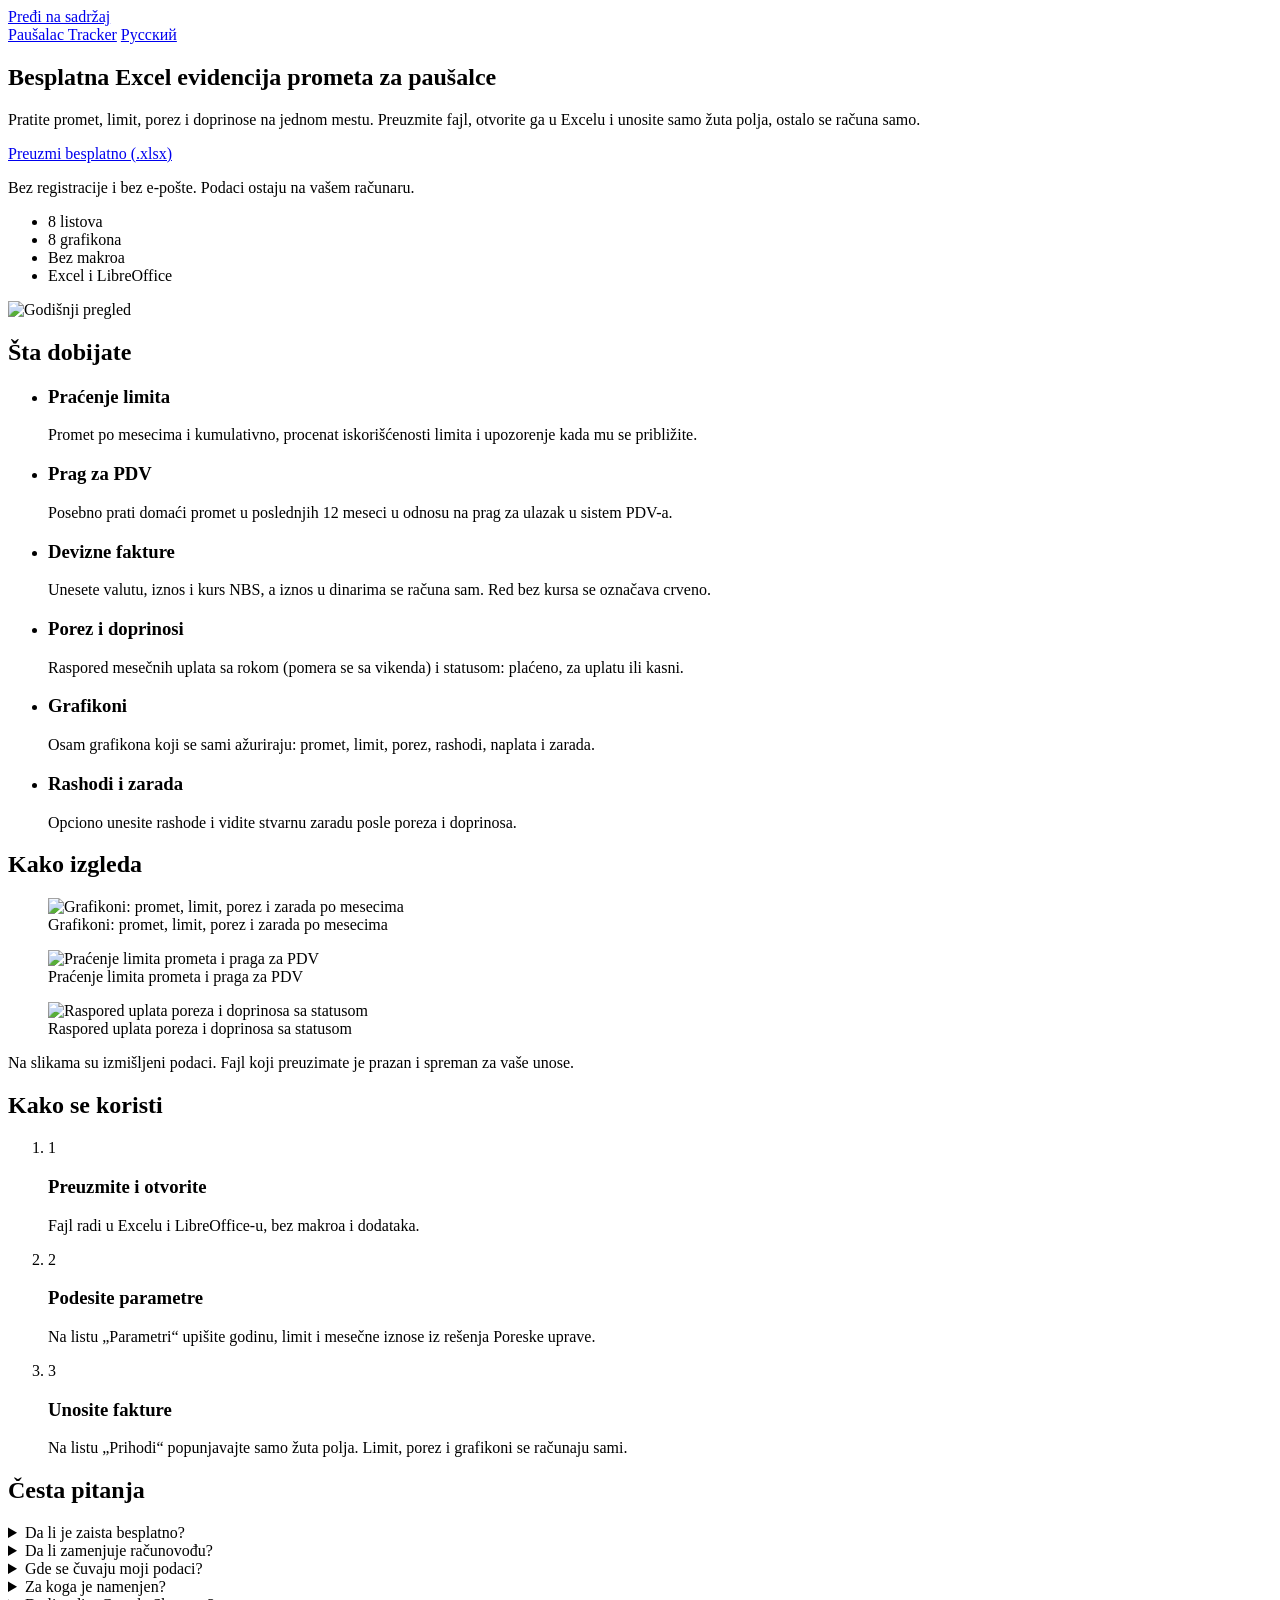
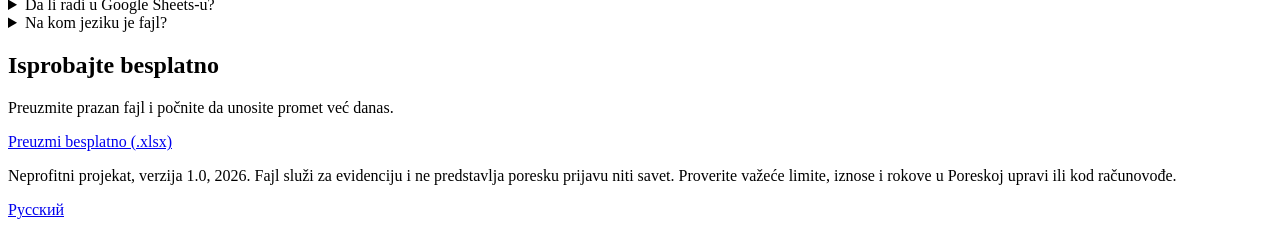
==== index.html @ 54653bfd "Add files via upload" ====
<!doctype html>
<html lang="sr-Latn" data-page-lang="sr">
<head>
<meta charset="utf-8">
<meta name="viewport" content="width=device-width, initial-scale=1">
<title>Besplatna Excel evidencija prometa za paušalce | Paušalac Tracker</title>
<meta name="description" content="Besplatan Excel fajl za preduzetnike paušalce: evidencija prometa, praćenje limita, prag za PDV, mesečni porez i doprinosi i grafikoni. Bez registracije i instalacije.">
<link rel="canonical" href="https://YOUR-USERNAME.github.io/pausal-tracker/">
<link rel="alternate" hreflang="sr" href="https://YOUR-USERNAME.github.io/pausal-tracker/">
<link rel="alternate" hreflang="ru" href="https://YOUR-USERNAME.github.io/pausal-tracker/ru/">
<link rel="alternate" hreflang="x-default" href="https://YOUR-USERNAME.github.io/pausal-tracker/">
<meta property="og:type" content="website">
<meta property="og:title" content="Besplatna Excel evidencija prometa za paušalce | Paušalac Tracker">
<meta property="og:description" content="Besplatan Excel fajl za preduzetnike paušalce: evidencija prometa, praćenje limita, prag za PDV, mesečni porez i doprinosi i grafikoni. Bez registracije i instalacije.">
<meta property="og:url" content="https://YOUR-USERNAME.github.io/pausal-tracker/">
<meta property="og:image" content="https://YOUR-USERNAME.github.io/pausal-tracker/assets/img/charts.png">
<meta property="og:locale" content="sr_RS">
<meta property="og:locale:alternate" content="ru_RU">
<meta name="twitter:card" content="summary_large_image">
<meta name="theme-color" content="#2F5D62">
<link rel="stylesheet" href="assets/style.css">
<script type="application/ld+json">{"@context": "https://schema.org", "@type": "WebPage", "name": "Besplatna Excel evidencija prometa za paušalce | Paušalac Tracker", "description": "Besplatan Excel fajl za preduzetnike paušalce: evidencija prometa, praćenje limita, prag za PDV, mesečni porez i doprinosi i grafikoni. Bez registracije i instalacije.", "inLanguage": "sr-Latn", "url": "https://YOUR-USERNAME.github.io/pausal-tracker/"}</script>
<script type="application/ld+json">{"@context": "https://schema.org", "@type": "FAQPage", "inLanguage": "sr-Latn", "mainEntity": [{"@type": "Question", "name": "Da li je zaista besplatno?", "acceptedAnswer": {"@type": "Answer", "text": "Da. Nema cene, registracije ni ostavljanja e-pošte."}}, {"@type": "Question", "name": "Da li zamenjuje računovođu?", "acceptedAnswer": {"@type": "Answer", "text": "Ne. Ovo je alat za evidenciju, a ne poreska prijava niti savet. Limit, iznosi i rokovi su parametri koje sami unosite, a važeće vrednosti proverite u Poreskoj upravi ili kod računovođe."}}, {"@type": "Question", "name": "Gde se čuvaju moji podaci?", "acceptedAnswer": {"@type": "Answer", "text": "Samo u vašem fajlu na vašem računaru. Ovaj sajt ne vidi šta unosite."}}, {"@type": "Question", "name": "Za koga je namenjen?", "acceptedAnswer": {"@type": "Answer", "text": "Za preduzetnike na paušalnom oporezivanju. Ako vodite poslovne knjige (knjigaš), ovo nije dovoljno."}}, {"@type": "Question", "name": "Da li radi u Google Sheets-u?", "acceptedAnswer": {"@type": "Answer", "text": "Fajl je testiran u LibreOffice-u i napravljen za Excel. U Google Sheets-u nije testiran, pa se neki grafikoni i formatiranje mogu razlikovati."}}, {"@type": "Question", "name": "Na kom jeziku je fajl?", "acceptedAnswer": {"@type": "Answer", "text": "Na srpskom (latinica). Uputstvo je na prvom listu."}}]}</script>
</head>
<body>
<a class="skip" href="#main">Pređi na sadržaj</a>
<header class="top">
  <div class="wrap bar">
    <a class="brand" href="./">Paušalac Tracker</a>
    <a class="lang" href="ru/" hreflang="ru" lang="ru" data-track="language_switch" data-to="ru">Русский</a>
  </div>
</header>
<main id="main">
<section class="hero" data-section="hero">
  <div class="wrap hero-grid">
    <div>
      <h1>Besplatna Excel evidencija prometa za paušalce</h1>
      <p class="lead">Pratite promet, limit, porez i doprinose na jednom mestu. Preuzmite fajl, otvorite ga u Excelu i unosite samo žuta polja, ostalo se računa samo.</p>
      <p><a class="btn" href="download/pausal_evidencija.xlsx" download data-track="file_download" data-location="hero">Preuzmi besplatno (.xlsx)</a></p>
      <p class="note">Bez registracije i bez e-pošte. Podaci ostaju na vašem računaru.</p>
      <ul class="facts">
<li>8 listova</li>
<li>8 grafikona</li>
<li>Bez makroa</li>
<li>Excel i LibreOffice</li>
      </ul>
    </div>
    <div class="hero-img"><img src="assets/img/overview.png" alt="Godišnji pregled" width="784" height="594"></div>
  </div>
</section>
<section class="wrap block" data-section="features">
  <h2>Šta dobijate</h2>
  <ul class="cards">
<li class="card"><h3>Praćenje limita</h3><p>Promet po mesecima i kumulativno, procenat iskorišćenosti limita i upozorenje kada mu se približite.</p></li>
<li class="card"><h3>Prag za PDV</h3><p>Posebno prati domaći promet u poslednjih 12 meseci u odnosu na prag za ulazak u sistem PDV-a.</p></li>
<li class="card"><h3>Devizne fakture</h3><p>Unesete valutu, iznos i kurs NBS, a iznos u dinarima se računa sam. Red bez kursa se označava crveno.</p></li>
<li class="card"><h3>Porez i doprinosi</h3><p>Raspored mesečnih uplata sa rokom (pomera se sa vikenda) i statusom: plaćeno, za uplatu ili kasni.</p></li>
<li class="card"><h3>Grafikoni</h3><p>Osam grafikona koji se sami ažuriraju: promet, limit, porez, rashodi, naplata i zarada.</p></li>
<li class="card"><h3>Rashodi i zarada</h3><p>Opciono unesite rashode i vidite stvarnu zaradu posle poreza i doprinosa.</p></li>
  </ul>
</section>
<section class="alt" data-section="screenshots">
  <div class="wrap block">
    <h2>Kako izgleda</h2>
    <div class="shots">
<figure><img src="assets/img/charts.png" alt="Grafikoni: promet, limit, porez i zarada po mesecima" width="1219" height="800" ><figcaption>Grafikoni: promet, limit, porez i zarada po mesecima</figcaption></figure>
<figure><img src="assets/img/limit.png" alt="Praćenje limita prometa i praga za PDV" width="1230" height="418" loading="lazy"><figcaption>Praćenje limita prometa i praga za PDV</figcaption></figure>
<figure><img src="assets/img/payments.png" alt="Raspored uplata poreza i doprinosa sa statusom" width="1284" height="468" loading="lazy"><figcaption>Raspored uplata poreza i doprinosa sa statusom</figcaption></figure>
    </div>
    <p class="note center">Na slikama su izmišljeni podaci. Fajl koji preuzimate je prazan i spreman za vaše unose.</p>
  </div>
</section>
<section class="wrap block" data-section="how">
  <h2>Kako se koristi</h2>
  <ol class="steps">
<li><span class="num">1</span><div><h3>Preuzmite i otvorite</h3><p>Fajl radi u Excelu i LibreOffice-u, bez makroa i dodataka.</p></div></li>
<li><span class="num">2</span><div><h3>Podesite parametre</h3><p>Na listu „Parametri“ upišite godinu, limit i mesečne iznose iz rešenja Poreske uprave.</p></div></li>
<li><span class="num">3</span><div><h3>Unosite fakture</h3><p>Na listu „Prihodi“ popunjavajte samo žuta polja. Limit, porez i grafikoni se računaju sami.</p></div></li>
  </ol>
</section>
<section class="alt" data-section="faq">
  <div class="wrap block narrow">
    <h2>Česta pitanja</h2>
<details><summary>Da li je zaista besplatno?</summary><p>Da. Nema cene, registracije ni ostavljanja e-pošte.</p></details>
<details><summary>Da li zamenjuje računovođu?</summary><p>Ne. Ovo je alat za evidenciju, a ne poreska prijava niti savet. Limit, iznosi i rokovi su parametri koje sami unosite, a važeće vrednosti proverite u Poreskoj upravi ili kod računovođe.</p></details>
<details><summary>Gde se čuvaju moji podaci?</summary><p>Samo u vašem fajlu na vašem računaru. Ovaj sajt ne vidi šta unosite.</p></details>
<details><summary>Za koga je namenjen?</summary><p>Za preduzetnike na paušalnom oporezivanju. Ako vodite poslovne knjige (knjigaš), ovo nije dovoljno.</p></details>
<details><summary>Da li radi u Google Sheets-u?</summary><p>Fajl je testiran u LibreOffice-u i napravljen za Excel. U Google Sheets-u nije testiran, pa se neki grafikoni i formatiranje mogu razlikovati.</p></details>
<details><summary>Na kom jeziku je fajl?</summary><p>Na srpskom (latinica). Uputstvo je na prvom listu.</p></details>
  </div>
</section>
<section class="wrap block center" data-section="cta">
  <h2>Isprobajte besplatno</h2>
  <p>Preuzmite prazan fajl i počnite da unosite promet već danas.</p>
  <p><a class="btn" href="download/pausal_evidencija.xlsx" download data-track="file_download" data-location="bottom">Preuzmi besplatno (.xlsx)</a></p>
</section>
</main>
<footer>
  <div class="wrap">
    <p>Neprofitni projekat, verzija 1.0, 2026. Fajl služi za evidenciju i ne predstavlja poresku prijavu niti savet. Proverite važeće limite, iznose i rokove u Poreskoj upravi ili kod računovođe.</p>
    <p><a href="ru/" hreflang="ru" lang="ru" data-track="language_switch" data-to="ru">Русский</a></p>
  </div>
</footer>
<div id="consent" class="consent" role="dialog" aria-label="Cookies" hidden>
  <p>Koristimo kolačiće za anonimnu statistiku poseta (Google Analytics). Da li se slažete?</p>
  <div><button type="button" id="consent-yes" class="btn small">Prihvatam</button> <button type="button" id="consent-no" class="btn small ghost">Odbijam</button></div>
</div>
<script src="assets/app.js" defer></script>
</body>
</html>
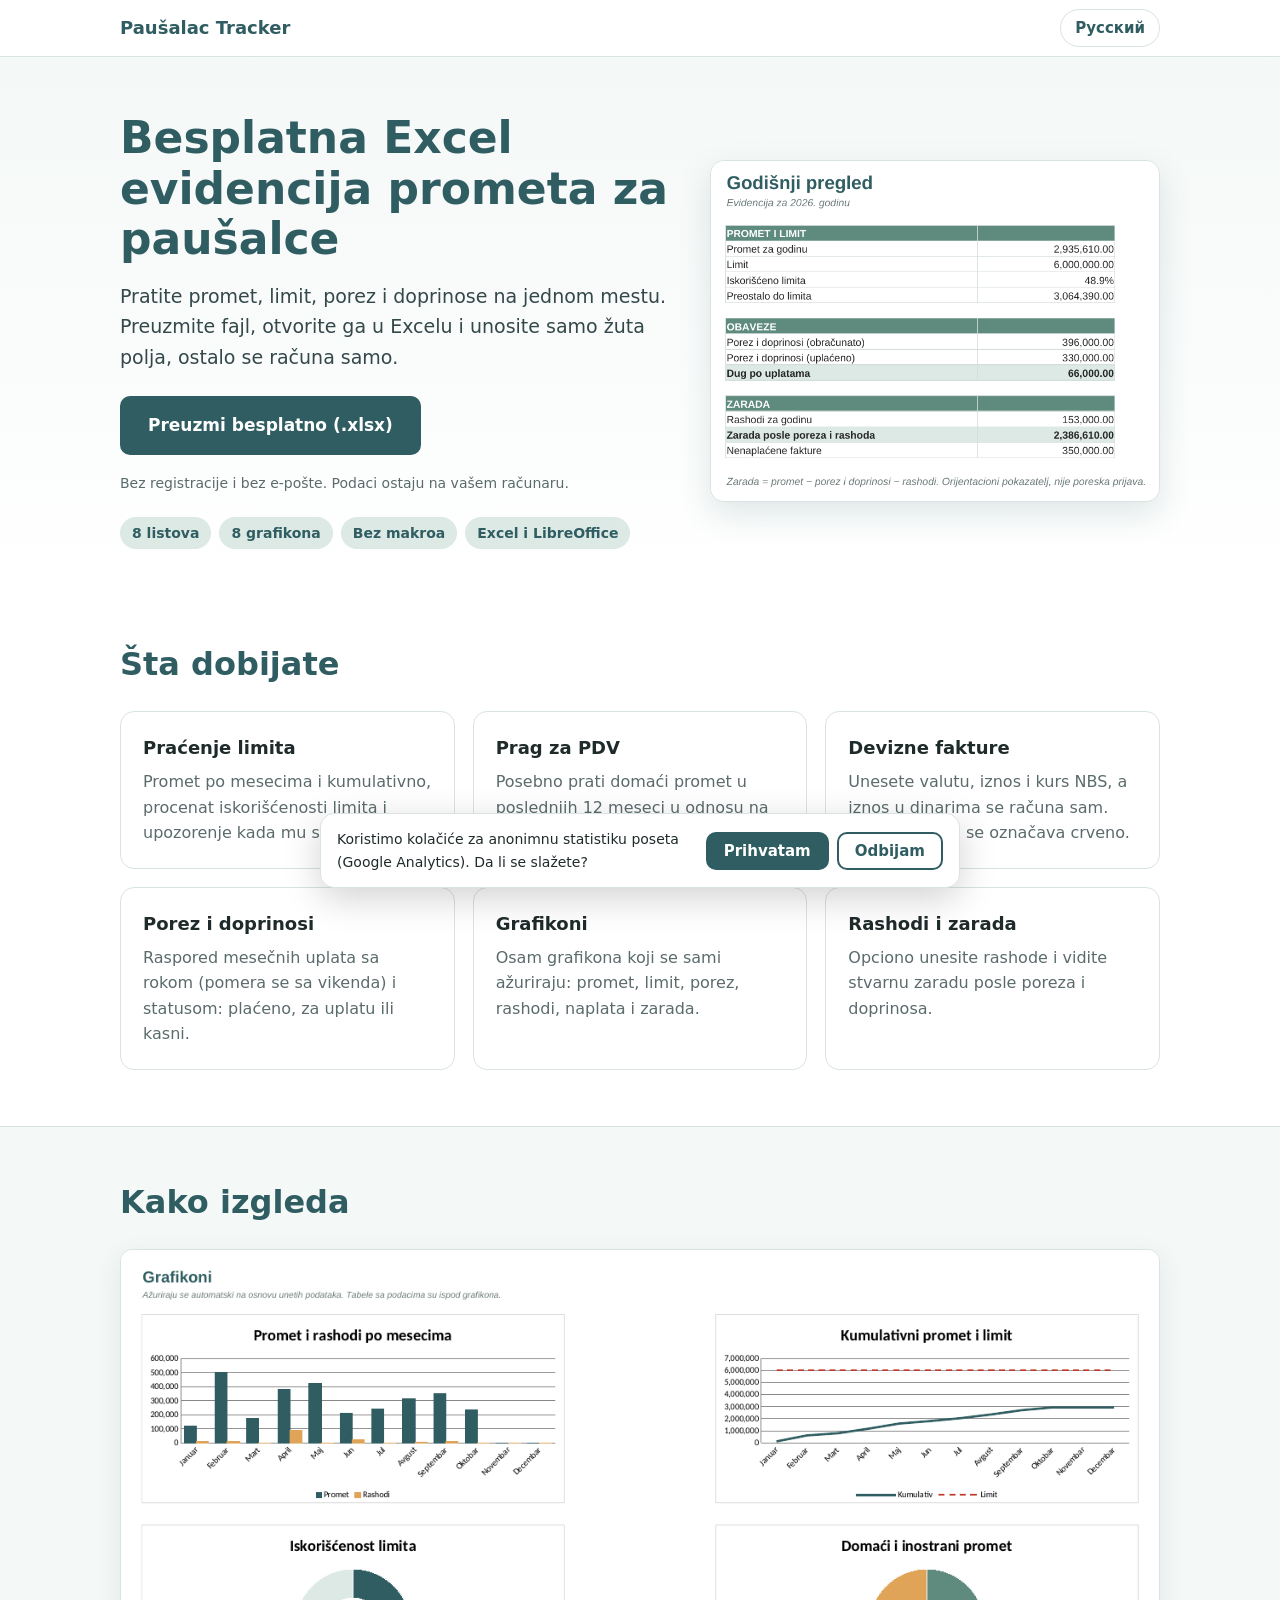
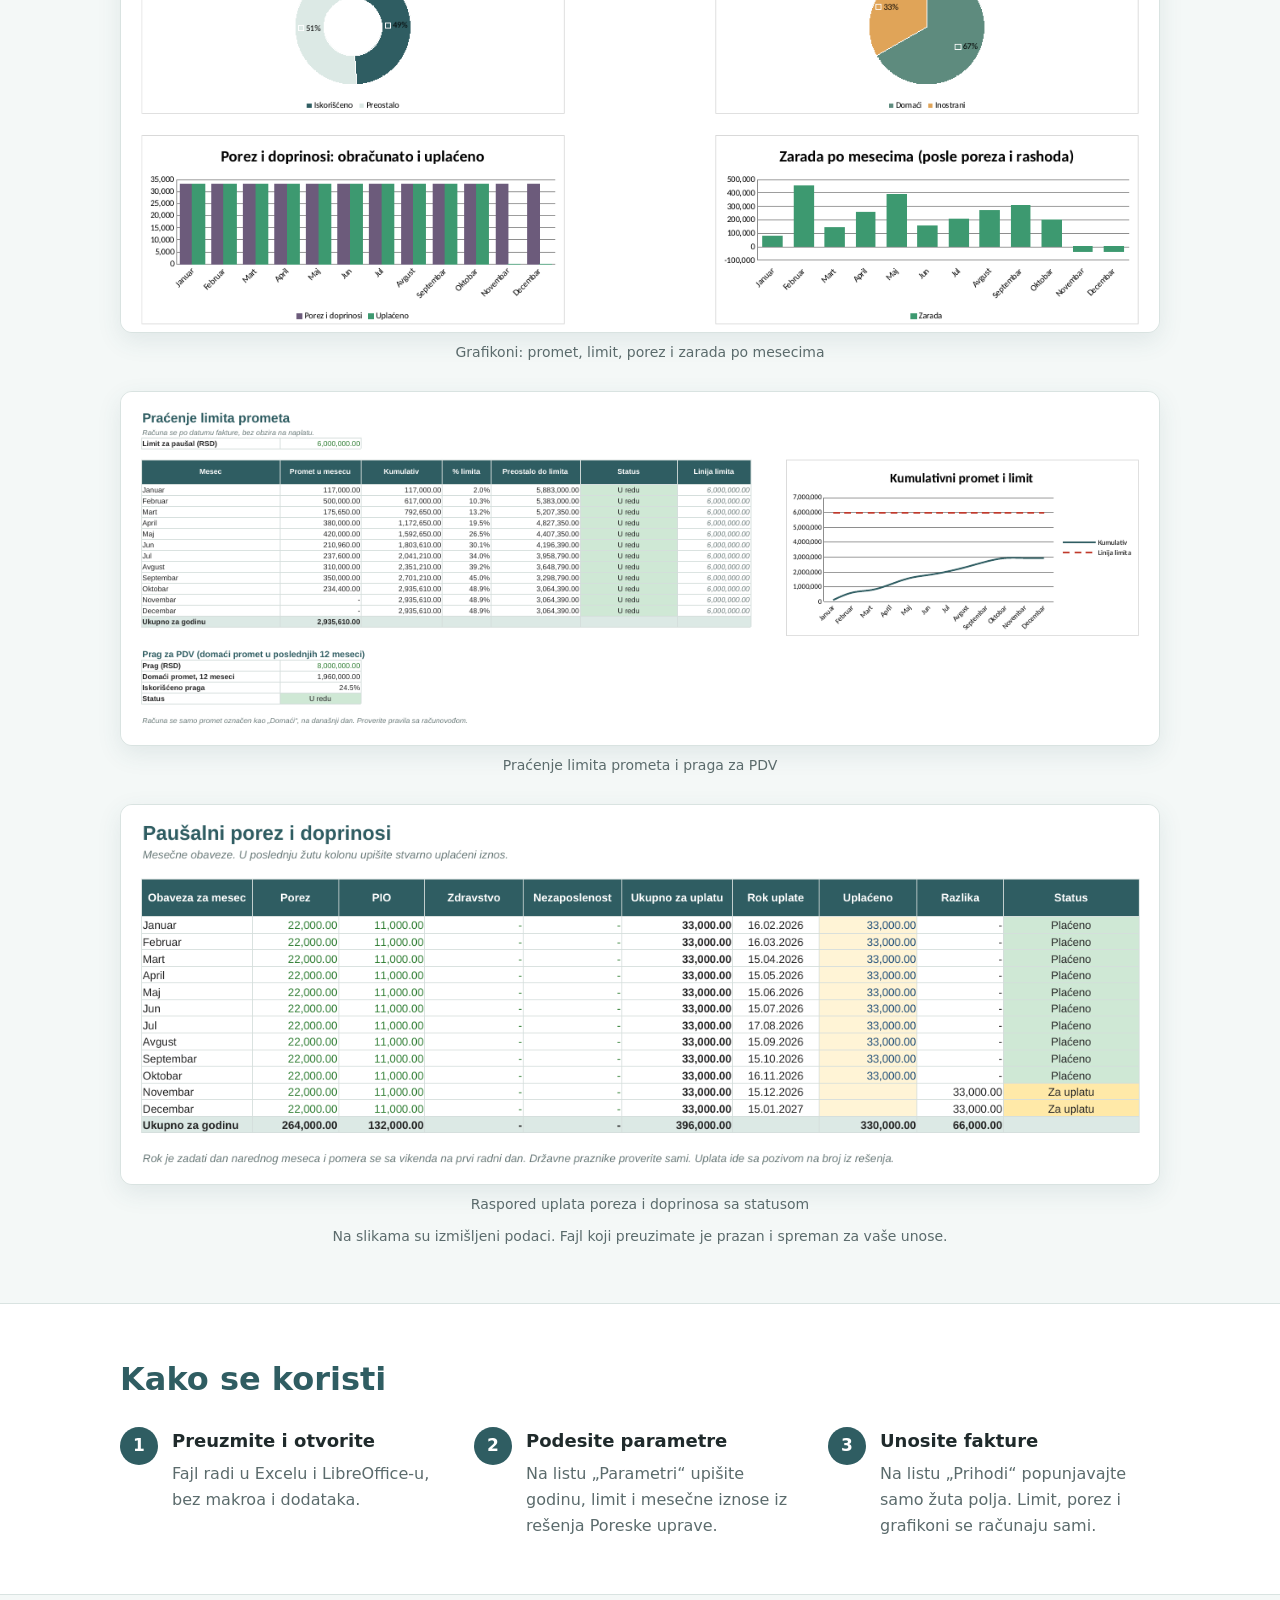
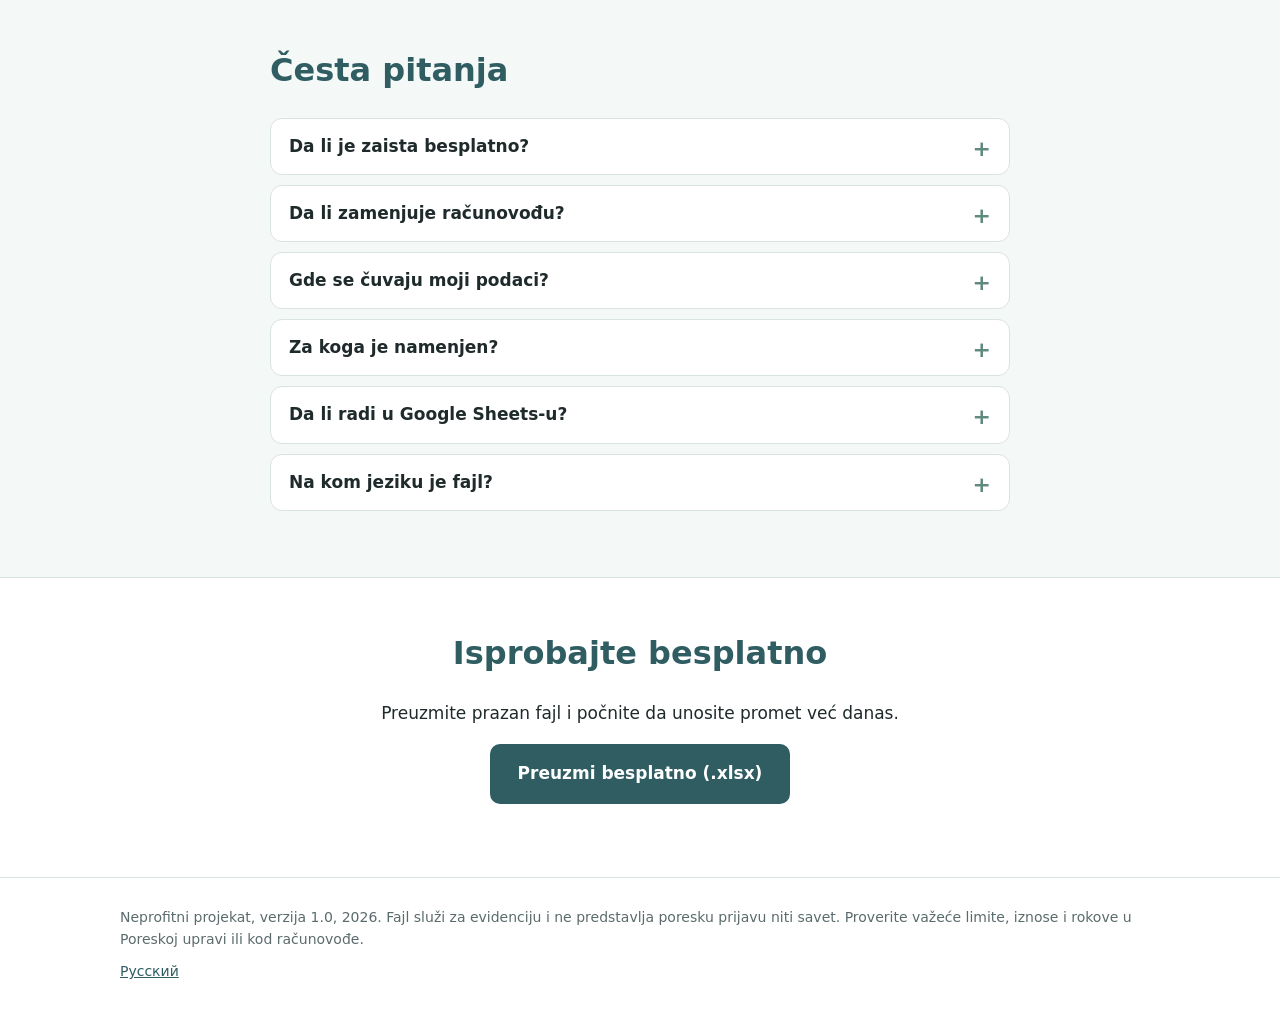
==== commit 422f4081: "Add files via upload" ====
--- a/index.html
+++ b/index.html
@@ -5,21 +5,21 @@
 <meta name="viewport" content="width=device-width, initial-scale=1">
 <title>Besplatna Excel evidencija prometa za paušalce | Paušalac Tracker</title>
 <meta name="description" content="Besplatan Excel fajl za preduzetnike paušalce: evidencija prometa, praćenje limita, prag za PDV, mesečni porez i doprinosi i grafikoni. Bez registracije i instalacije.">
-<link rel="canonical" href="https://YOUR-USERNAME.github.io/pausal-tracker/">
-<link rel="alternate" hreflang="sr" href="https://YOUR-USERNAME.github.io/pausal-tracker/">
-<link rel="alternate" hreflang="ru" href="https://YOUR-USERNAME.github.io/pausal-tracker/ru/">
-<link rel="alternate" hreflang="x-default" href="https://YOUR-USERNAME.github.io/pausal-tracker/">
+<link rel="canonical" href="https://pupachika.github.io/pausal-tracker/">
+<link rel="alternate" hreflang="sr" href="https://pupachika.github.io/pausal-tracker/">
+<link rel="alternate" hreflang="ru" href="https://pupachika.github.io/pausal-tracker/ru/">
+<link rel="alternate" hreflang="x-default" href="https://pupachika.github.io/pausal-tracker/">
 <meta property="og:type" content="website">
 <meta property="og:title" content="Besplatna Excel evidencija prometa za paušalce | Paušalac Tracker">
 <meta property="og:description" content="Besplatan Excel fajl za preduzetnike paušalce: evidencija prometa, praćenje limita, prag za PDV, mesečni porez i doprinosi i grafikoni. Bez registracije i instalacije.">
-<meta property="og:url" content="https://YOUR-USERNAME.github.io/pausal-tracker/">
-<meta property="og:image" content="https://YOUR-USERNAME.github.io/pausal-tracker/assets/img/charts.png">
+<meta property="og:url" content="https://pupachika.github.io/pausal-tracker/">
+<meta property="og:image" content="https://pupachika.github.io/pausal-tracker/assets/img/charts.png">
 <meta property="og:locale" content="sr_RS">
 <meta property="og:locale:alternate" content="ru_RU">
 <meta name="twitter:card" content="summary_large_image">
 <meta name="theme-color" content="#2F5D62">
 <link rel="stylesheet" href="assets/style.css">
-<script type="application/ld+json">{"@context": "https://schema.org", "@type": "WebPage", "name": "Besplatna Excel evidencija prometa za paušalce | Paušalac Tracker", "description": "Besplatan Excel fajl za preduzetnike paušalce: evidencija prometa, praćenje limita, prag za PDV, mesečni porez i doprinosi i grafikoni. Bez registracije i instalacije.", "inLanguage": "sr-Latn", "url": "https://YOUR-USERNAME.github.io/pausal-tracker/"}</script>
+<script type="application/ld+json">{"@context": "https://schema.org", "@type": "WebPage", "name": "Besplatna Excel evidencija prometa za paušalce | Paušalac Tracker", "description": "Besplatan Excel fajl za preduzetnike paušalce: evidencija prometa, praćenje limita, prag za PDV, mesečni porez i doprinosi i grafikoni. Bez registracije i instalacije.", "inLanguage": "sr-Latn", "url": "https://pupachika.github.io/pausal-tracker/"}</script>
 <script type="application/ld+json">{"@context": "https://schema.org", "@type": "FAQPage", "inLanguage": "sr-Latn", "mainEntity": [{"@type": "Question", "name": "Da li je zaista besplatno?", "acceptedAnswer": {"@type": "Answer", "text": "Da. Nema cene, registracije ni ostavljanja e-pošte."}}, {"@type": "Question", "name": "Da li zamenjuje računovođu?", "acceptedAnswer": {"@type": "Answer", "text": "Ne. Ovo je alat za evidenciju, a ne poreska prijava niti savet. Limit, iznosi i rokovi su parametri koje sami unosite, a važeće vrednosti proverite u Poreskoj upravi ili kod računovođe."}}, {"@type": "Question", "name": "Gde se čuvaju moji podaci?", "acceptedAnswer": {"@type": "Answer", "text": "Samo u vašem fajlu na vašem računaru. Ovaj sajt ne vidi šta unosite."}}, {"@type": "Question", "name": "Za koga je namenjen?", "acceptedAnswer": {"@type": "Answer", "text": "Za preduzetnike na paušalnom oporezivanju. Ako vodite poslovne knjige (knjigaš), ovo nije dovoljno."}}, {"@type": "Question", "name": "Da li radi u Google Sheets-u?", "acceptedAnswer": {"@type": "Answer", "text": "Fajl je testiran u LibreOffice-u i napravljen za Excel. U Google Sheets-u nije testiran, pa se neki grafikoni i formatiranje mogu razlikovati."}}, {"@type": "Question", "name": "Na kom jeziku je fajl?", "acceptedAnswer": {"@type": "Answer", "text": "Na srpskom (latinica). Uputstvo je na prvom listu."}}]}</script>
 </head>
 <body>
--- a/assets/style.css
+++ b/assets/style.css
@@ -0,0 +1,80 @@
+:root{
+  --ink:#1f2a2b; --muted:#5b6b6c; --teal:#2f5d62; --mid:#5e8b7e; --light:#dce9e5; --pale:#f4f8f7;
+  --sand:#e0a458; --line:#d9e3e1; --white:#fff;
+  color-scheme: light;
+}
+*{box-sizing:border-box}
+html{scroll-behavior:smooth}
+body{margin:0;font-family:system-ui,-apple-system,"Segoe UI",Roboto,Arial,sans-serif;color:var(--ink);background:var(--white);line-height:1.6;font-size:17px}
+img{max-width:100%;height:auto;display:block}
+a{color:var(--teal)}
+.wrap{width:100%;max-width:1080px;margin:0 auto;padding:0 20px}
+.narrow{max-width:780px}
+.center{text-align:center}
+.skip{position:absolute;left:-999px;top:0;background:var(--teal);color:#fff;padding:8px 14px;z-index:20}
+.skip:focus{left:8px;top:8px}
+
+.top{border-bottom:1px solid var(--line);background:var(--white);position:sticky;top:0;z-index:10}
+.bar{display:flex;align-items:center;justify-content:space-between;min-height:56px}
+.brand{font-weight:700;text-decoration:none;color:var(--teal);font-size:18px}
+.lang{text-decoration:none;font-weight:600;border:1px solid var(--line);padding:6px 14px;border-radius:999px;color:var(--teal);font-size:15px}
+.lang:hover{background:var(--pale)}
+
+.hero{background:linear-gradient(180deg,var(--pale) 0%,var(--white) 100%);padding:56px 0 40px}
+.hero-grid{display:grid;grid-template-columns:minmax(0,1.1fr) minmax(0,.9fr);gap:40px;align-items:center}
+h1{font-size:clamp(28px,4.2vw,44px);line-height:1.15;margin:0 0 16px;color:var(--teal)}
+h2{font-size:clamp(24px,3vw,32px);margin:0 0 28px;color:var(--teal);line-height:1.2}
+h3{margin:0 0 6px;font-size:18px;color:var(--ink)}
+.lead{font-size:19px;color:#34484a;margin:0 0 24px}
+.btn{display:inline-block;background:var(--teal);color:#fff;text-decoration:none;font-weight:700;padding:14px 26px;border-radius:10px;border:2px solid var(--teal);cursor:pointer;font-size:17px;font-family:inherit;transition:transform .08s,background .15s}
+.btn:hover{background:#24494d;transform:translateY(-1px)}
+.btn:focus-visible,.lang:focus-visible,summary:focus-visible{outline:3px solid var(--sand);outline-offset:2px}
+.btn.small{padding:8px 16px;font-size:15px}
+.btn.ghost{background:transparent;color:var(--teal)}
+.btn.ghost:hover{background:var(--pale)}
+.note{font-size:14px;color:var(--muted);margin:10px 0 0}
+.facts{list-style:none;display:flex;flex-wrap:wrap;gap:8px;padding:0;margin:22px 0 0}
+.facts li{background:var(--light);color:var(--teal);font-weight:600;font-size:14px;padding:5px 12px;border-radius:999px}
+.hero-img img{border-radius:14px;border:1px solid var(--line);box-shadow:0 12px 32px rgba(47,93,98,.15);background:#fff}
+
+.block{padding:56px 20px}
+.alt{background:var(--pale);border-top:1px solid var(--line);border-bottom:1px solid var(--line)}
+.cards{list-style:none;padding:0;margin:0;display:grid;grid-template-columns:repeat(3,minmax(0,1fr));gap:18px}
+.card{border:1px solid var(--line);border-radius:14px;padding:22px;background:#fff}
+.card p{margin:0;color:var(--muted);font-size:16px}
+
+.shots{display:grid;grid-template-columns:minmax(0,1fr);gap:28px}
+figure{margin:0}
+figure img{border-radius:12px;border:1px solid var(--line);box-shadow:0 8px 24px rgba(47,93,98,.1);background:#fff;margin:0 auto}
+figcaption{text-align:center;font-size:14px;color:var(--muted);margin-top:8px}
+.shots figure:nth-child(4) img{max-width:min(560px,100%)}
+
+.steps{list-style:none;counter-reset:s;padding:0;margin:0;display:grid;grid-template-columns:repeat(3,minmax(0,1fr));gap:22px}
+.steps li{display:flex;gap:14px;align-items:flex-start}
+.num{flex:0 0 38px;height:38px;border-radius:50%;background:var(--teal);color:#fff;font-weight:700;display:grid;place-items:center}
+.steps p{margin:0;color:var(--muted);font-size:16px}
+
+details{background:#fff;border:1px solid var(--line);border-radius:12px;padding:0 18px;margin-bottom:10px}
+summary{cursor:pointer;font-weight:600;padding:14px 0;list-style:none;position:relative;padding-right:28px}
+summary::-webkit-details-marker{display:none}
+summary::after{content:"+";position:absolute;right:0;top:12px;font-size:22px;color:var(--mid)}
+details[open] summary::after{content:"\2212"}
+details p{margin:0 0 16px;color:var(--muted)}
+
+footer{border-top:1px solid var(--line);padding:28px 0 40px;color:var(--muted);font-size:14px}
+footer p{margin:0 0 10px}
+
+.consent{position:fixed;left:12px;right:12px;bottom:12px;max-width:640px;margin:0 auto;background:#fff;border:1px solid var(--line);border-radius:14px;box-shadow:0 10px 36px rgba(0,0,0,.18);padding:14px 16px;display:flex;gap:14px;align-items:center;justify-content:space-between;z-index:30}
+.consent[hidden]{display:none}
+.consent p{margin:0;font-size:14px}
+.consent div{display:flex;gap:8px;flex-shrink:0}
+
+@media (max-width:860px){
+  .hero-grid{grid-template-columns:minmax(0,1fr)}
+  .hero{padding-top:36px}
+  .cards,.steps{grid-template-columns:minmax(0,1fr)}
+  .block{padding:40px 20px}
+  .consent{flex-direction:column;align-items:stretch}
+  .consent div{justify-content:flex-end}
+}
+@media (prefers-reduced-motion:reduce){html{scroll-behavior:auto}.btn{transition:none}}
